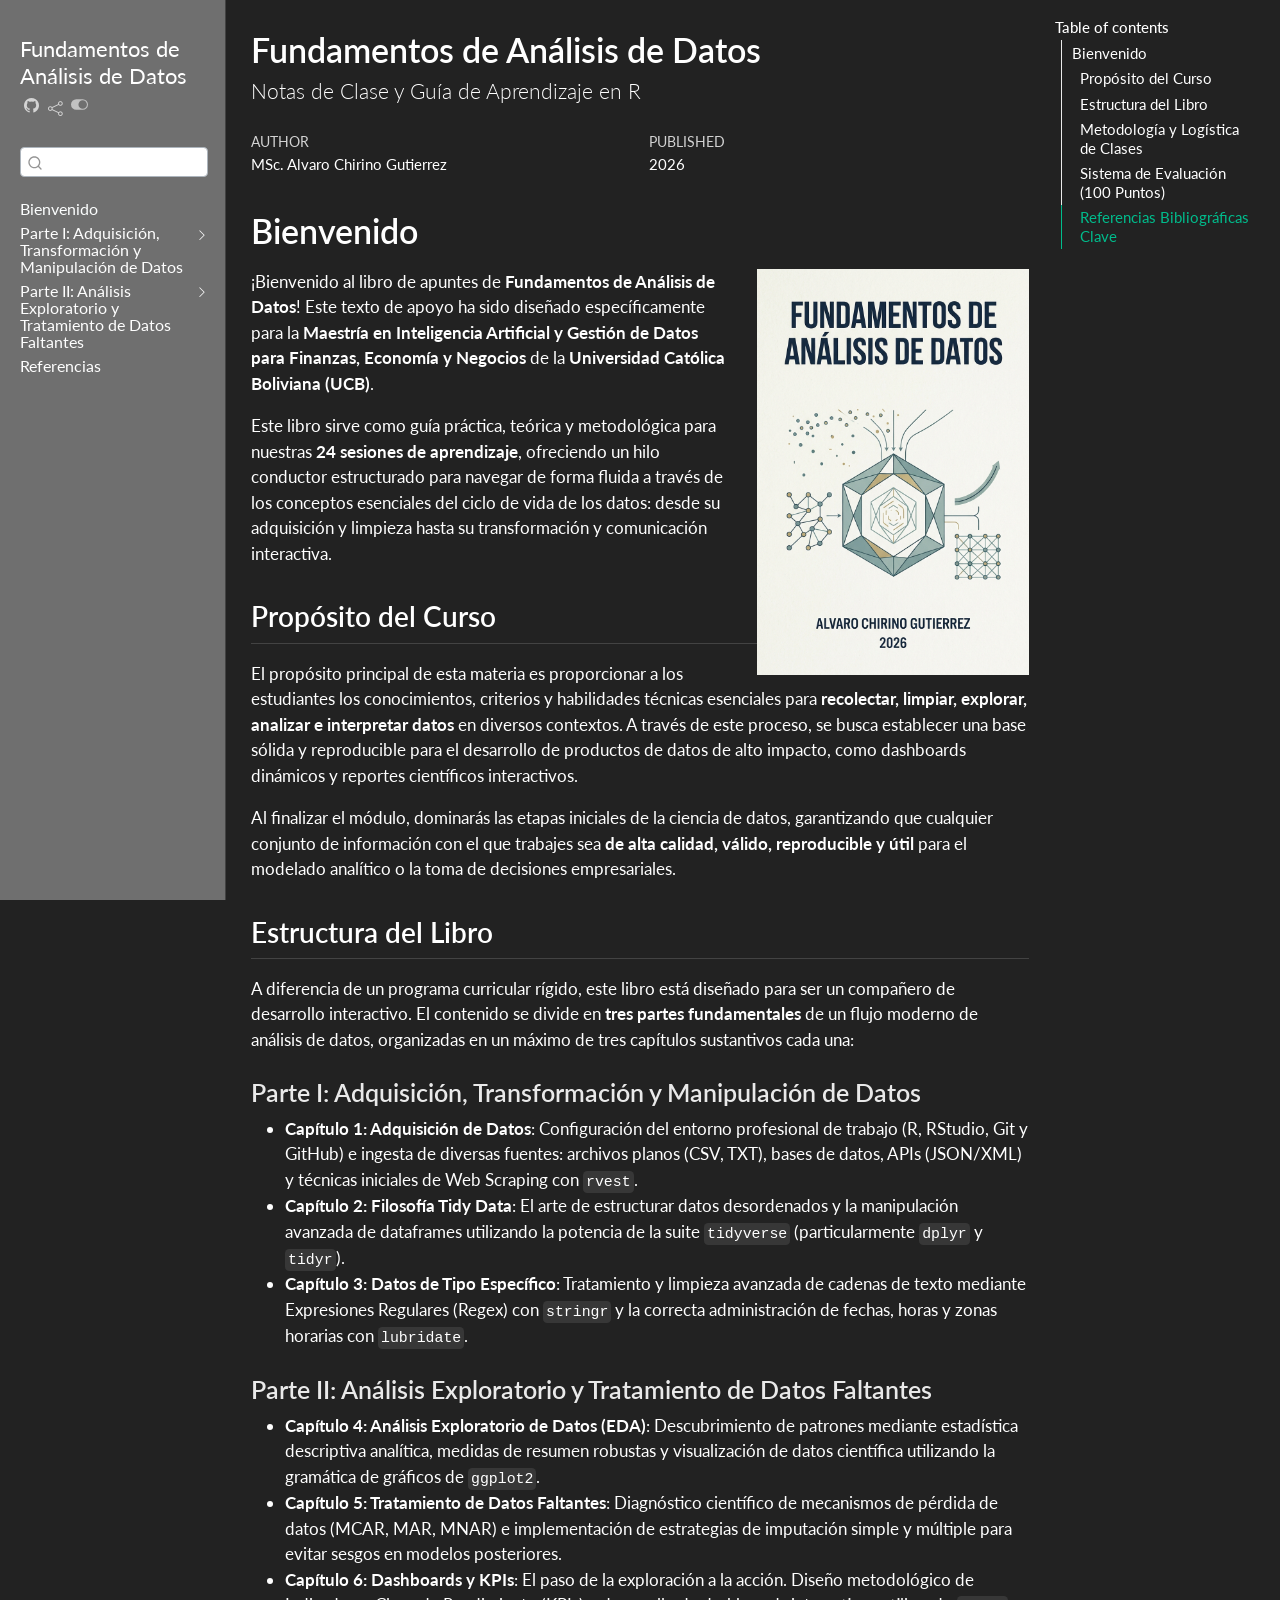
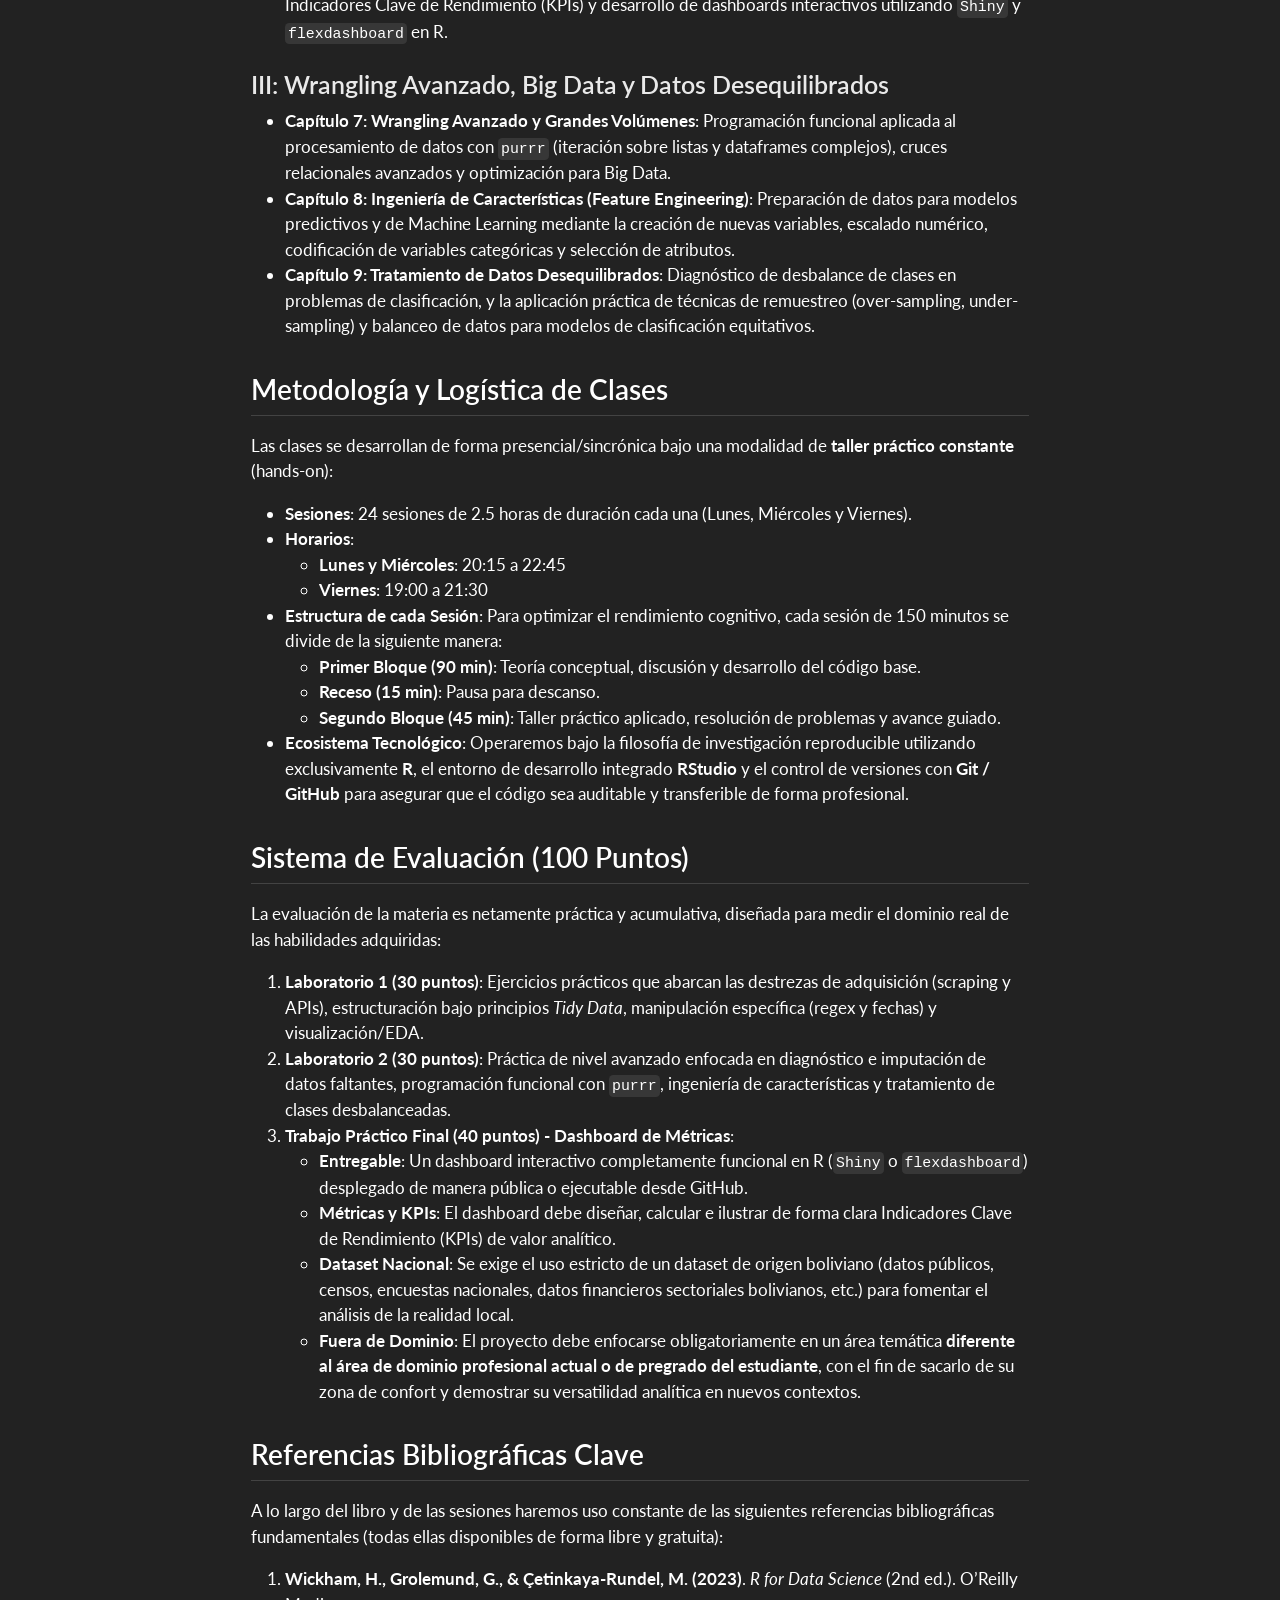
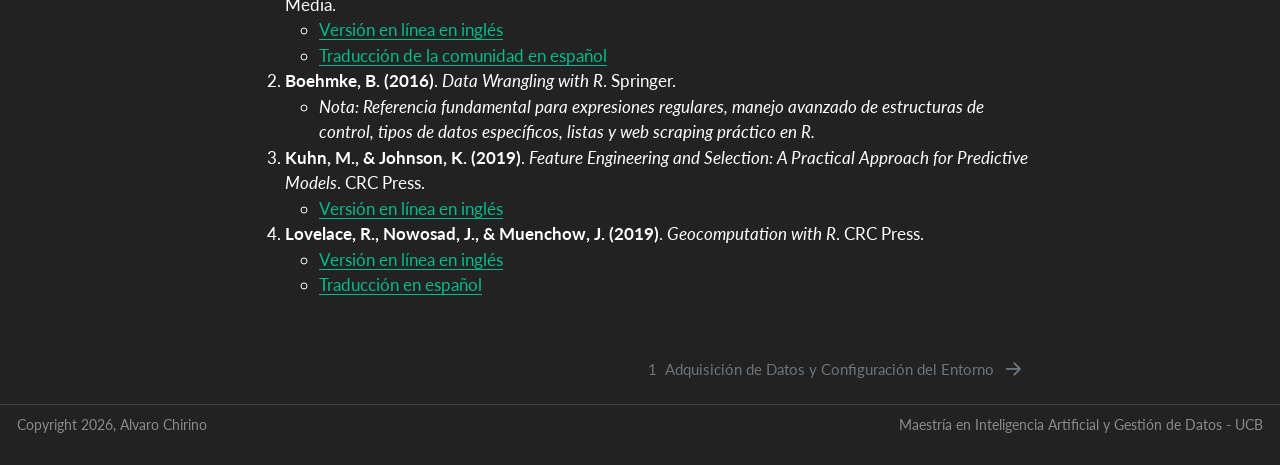
==== _book/index.html @ 7e87c7df "update" ====
<!DOCTYPE html>
<html xmlns="http://www.w3.org/1999/xhtml" lang="en" xml:lang="en"><head>

<meta charset="utf-8">
<meta name="generator" content="quarto-1.9.38">

<meta name="viewport" content="width=device-width, initial-scale=1.0, user-scalable=yes">

<meta name="author" content="MSc. Alvaro Chirino Gutierrez">
<meta name="dcterms.date" content="2026-01-01">

<title>Fundamentos de Análisis de Datos</title>
<style>
/* Default styles provided by pandoc.
** See https://pandoc.org/MANUAL.html#variables-for-html for config info.
*/
code{white-space: pre-wrap;}
span.smallcaps{font-variant: small-caps;}
div.columns{display: flex; gap: min(4vw, 1.5em);}
div.column{flex: auto; overflow-x: auto;}
div.hanging-indent{margin-left: 1.5em; text-indent: -1.5em;}
ul.task-list{list-style: none;}
ul.task-list li input[type="checkbox"] {
  width: 0.8em;
  margin: 0 0.8em 0.2em -1em; /* quarto-specific, see https://github.com/quarto-dev/quarto-cli/issues/4556 */ 
  vertical-align: middle;
}
</style>


<script src="site_libs/quarto-nav/quarto-nav.js"></script>
<script src="site_libs/quarto-nav/headroom.min.js"></script>
<script src="site_libs/clipboard/clipboard.min.js"></script>
<script src="site_libs/quarto-search/autocomplete.umd.js"></script>
<script src="site_libs/quarto-search/fuse.min.js"></script>
<script src="site_libs/quarto-search/quarto-search.js"></script>
<meta name="quarto:offset" content="./">
<link href="./cap1-adquisicion.html" rel="next">
<script src="site_libs/quarto-html/quarto.js" type="module"></script>
<script src="site_libs/quarto-html/tabsets/tabsets.js" type="module"></script>
<script src="site_libs/quarto-html/popper.min.js"></script>
<script src="site_libs/quarto-html/tippy.umd.min.js"></script>
<script src="site_libs/quarto-html/anchor.min.js"></script>
<link href="site_libs/quarto-html/tippy.css" rel="stylesheet">
<link href="site_libs/quarto-html/quarto-syntax-highlighting-15634bcf2e68342d4ad2dfa704d543f6.css" rel="stylesheet" class="quarto-color-scheme" id="quarto-text-highlighting-styles">
<link href="site_libs/quarto-html/quarto-syntax-highlighting-dark-0a6b7249c26820e032cb0bd839ff02b1.css" rel="stylesheet" class="quarto-color-scheme quarto-color-alternate" id="quarto-text-highlighting-styles">
<script src="site_libs/bootstrap/bootstrap.min.js"></script>
<link href="site_libs/bootstrap/bootstrap-icons.css" rel="stylesheet">
<link href="site_libs/bootstrap/bootstrap-b2cbf88ee9ee288985b87b7430834320.min.css" rel="stylesheet" append-hash="true" class="quarto-color-scheme" id="quarto-bootstrap" data-mode="light">
<link href="site_libs/bootstrap/bootstrap-dark-528989212f0d08e68774375b94c3ff31.min.css" rel="stylesheet" append-hash="true" class="quarto-color-scheme quarto-color-alternate" id="quarto-bootstrap" data-mode="dark">
<script id="quarto-search-options" type="application/json">{
  "location": "sidebar",
  "copy-button": false,
  "collapse-after": 3,
  "panel-placement": "start",
  "type": "textbox",
  "limit": 50,
  "keyboard-shortcut": [
    "f",
    "/",
    "s"
  ],
  "show-item-context": false,
  "language": {
    "search-no-results-text": "No results",
    "search-matching-documents-text": "matching documents",
    "search-copy-link-title": "Copy link to search",
    "search-hide-matches-text": "Hide additional matches",
    "search-more-match-text": "more match in this document",
    "search-more-matches-text": "more matches in this document",
    "search-clear-button-title": "Clear",
    "search-text-placeholder": "",
    "search-detached-cancel-button-title": "Cancel",
    "search-submit-button-title": "Submit",
    "search-label": "Search"
  }
}</script>


<meta name="twitter:title" content="Fundamentos de Análisis de Datos">
<meta name="twitter:description" content="Notas de Clase y Guía de Aprendizaje en R">
<meta name="twitter:image" content="https://alvarolimber.github.io/master_fad/_book/cover.jpg">
<meta name="twitter:card" content="summary_large_image">
</head>

<body class="nav-sidebar docked quarto-dark"><script id="quarto-html-before-body" type="application/javascript">
    const toggleBodyColorMode = (bsSheetEl) => {
      const mode = bsSheetEl.getAttribute("data-mode");
      const bodyEl = window.document.querySelector("body");
      if (mode === "dark") {
        bodyEl.classList.add("quarto-dark");
        bodyEl.classList.remove("quarto-light");
      } else {
        bodyEl.classList.add("quarto-light");
        bodyEl.classList.remove("quarto-dark");
      }
    }
    const toggleBodyColorPrimary = () => {
      const bsSheetEl = window.document.querySelector("link#quarto-bootstrap:not([rel=disabled-stylesheet])");
      if (bsSheetEl) {
        toggleBodyColorMode(bsSheetEl);
      }
    }
    const setColorSchemeToggle = (alternate) => {
      const toggles = window.document.querySelectorAll('.quarto-color-scheme-toggle');
      for (let i=0; i < toggles.length; i++) {
        const toggle = toggles[i];
        if (toggle) {
          if (alternate) {
            toggle.classList.add("alternate");
          } else {
            toggle.classList.remove("alternate");
          }
        }
      }
    };
    const toggleColorMode = (alternate) => {
      // Switch the stylesheets
      const primaryStylesheets = window.document.querySelectorAll('link.quarto-color-scheme:not(.quarto-color-alternate)');
      const alternateStylesheets = window.document.querySelectorAll('link.quarto-color-scheme.quarto-color-alternate');
      manageTransitions('#quarto-margin-sidebar .nav-link', false);
      if (alternate) {
        // note: dark is layered on light, we don't disable primary!
        enableStylesheet(alternateStylesheets);
        for (const sheetNode of alternateStylesheets) {
          if (sheetNode.id === "quarto-bootstrap") {
            toggleBodyColorMode(sheetNode);
          }
        }
      } else {
        disableStylesheet(alternateStylesheets);
        enableStylesheet(primaryStylesheets)
        toggleBodyColorPrimary();
      }
      manageTransitions('#quarto-margin-sidebar .nav-link', true);
      // Switch the toggles
      setColorSchemeToggle(alternate)
      // Hack to workaround the fact that safari doesn't
      // properly recolor the scrollbar when toggling (#1455)
      if (navigator.userAgent.indexOf('Safari') > 0 && navigator.userAgent.indexOf('Chrome') == -1) {
        manageTransitions("body", false);
        window.scrollTo(0, 1);
        setTimeout(() => {
          window.scrollTo(0, 0);
          manageTransitions("body", true);
        }, 40);
      }
    }
    const disableStylesheet = (stylesheets) => {
      for (let i=0; i < stylesheets.length; i++) {
        const stylesheet = stylesheets[i];
        stylesheet.rel = 'disabled-stylesheet';
      }
    }
    const enableStylesheet = (stylesheets) => {
      for (let i=0; i < stylesheets.length; i++) {
        const stylesheet = stylesheets[i];
        if(stylesheet.rel !== 'stylesheet') { // for Chrome, which will still FOUC without this check
          stylesheet.rel = 'stylesheet';
        }
      }
    }
    const manageTransitions = (selector, allowTransitions) => {
      const els = window.document.querySelectorAll(selector);
      for (let i=0; i < els.length; i++) {
        const el = els[i];
        if (allowTransitions) {
          el.classList.remove('notransition');
        } else {
          el.classList.add('notransition');
        }
      }
    }
    const isFileUrl = () => {
      return window.location.protocol === 'file:';
    }
    const hasAlternateSentinel = () => {
      let styleSentinel = getColorSchemeSentinel();
      if (styleSentinel !== null) {
        return styleSentinel === "alternate";
      } else {
        return false;
      }
    }
    const setStyleSentinel = (alternate) => {
      const value = alternate ? "alternate" : "default";
      if (!isFileUrl()) {
        window.localStorage.setItem("quarto-color-scheme", value);
      } else {
        localAlternateSentinel = value;
      }
    }
    const getColorSchemeSentinel = () => {
      if (!isFileUrl()) {
        const storageValue = window.localStorage.getItem("quarto-color-scheme");
        return storageValue != null ? storageValue : localAlternateSentinel;
      } else {
        return localAlternateSentinel;
      }
    }
    const toggleGiscusIfUsed = (isAlternate, darkModeDefault) => {
      const baseTheme = document.querySelector('#giscus-base-theme')?.value ?? 'light';
      const alternateTheme = document.querySelector('#giscus-alt-theme')?.value ?? 'dark';
      let newTheme = '';
      if(authorPrefersDark) {
        newTheme = isAlternate ? baseTheme : alternateTheme;
      } else {
        newTheme = isAlternate ? alternateTheme : baseTheme;
      }
      const changeGiscusTheme = () => {
        // From: https://github.com/giscus/giscus/issues/336
        const sendMessage = (message) => {
          const iframe = document.querySelector('iframe.giscus-frame');
          if (!iframe) return;
          iframe.contentWindow.postMessage({ giscus: message }, 'https://giscus.app');
        }
        sendMessage({
          setConfig: {
            theme: newTheme
          }
        });
      }
      const isGiscussLoaded = window.document.querySelector('iframe.giscus-frame') !== null;
      if (isGiscussLoaded) {
        changeGiscusTheme();
      }
    };
    const authorPrefersDark = true;
    const darkModeDefault = authorPrefersDark;
    let localAlternateSentinel = darkModeDefault ? 'alternate' : 'default';
    // Dark / light mode switch
    window.quartoToggleColorScheme = () => {
      // Read the current dark / light value
      let toAlternate = !hasAlternateSentinel();
      toggleColorMode(toAlternate);
      setStyleSentinel(toAlternate);
      toggleGiscusIfUsed(toAlternate, darkModeDefault);
      window.dispatchEvent(new Event('resize'));
    };
    // Switch to dark mode if need be
    if (hasAlternateSentinel()) {
      toggleColorMode(true);
    } else {
      toggleColorMode(false);
    }
  </script>

<div id="quarto-search-results"></div>
  <header id="quarto-header" class="headroom fixed-top">
  <nav class="quarto-secondary-nav">
    <div class="container-fluid d-flex">
      <button type="button" class="quarto-btn-toggle btn" data-bs-toggle="collapse" role="button" data-bs-target=".quarto-sidebar-collapse-item" aria-controls="quarto-sidebar" aria-expanded="false" aria-label="Toggle sidebar navigation" onclick="if (window.quartoToggleHeadroom) { window.quartoToggleHeadroom(); }">
        <i class="bi bi-layout-text-sidebar-reverse"></i>
      </button>
        <nav class="quarto-page-breadcrumbs" aria-label="breadcrumb"><ol class="breadcrumb"><li class="breadcrumb-item"><a href="./index.html">Bienvenido</a></li></ol></nav>
        <a class="flex-grow-1" role="navigation" data-bs-toggle="collapse" data-bs-target=".quarto-sidebar-collapse-item" aria-controls="quarto-sidebar" aria-expanded="false" aria-label="Toggle sidebar navigation" onclick="if (window.quartoToggleHeadroom) { window.quartoToggleHeadroom(); }">      
        </a>
      <button type="button" class="btn quarto-search-button" aria-label="Search" onclick="window.quartoOpenSearch();">
        <i class="bi bi-search"></i>
      </button>
    </div>
  </nav>
</header>
<!-- content -->
<div id="quarto-content" class="quarto-container page-columns page-rows-contents page-layout-article">
<!-- sidebar -->
  <nav id="quarto-sidebar" class="sidebar collapse collapse-horizontal quarto-sidebar-collapse-item sidebar-navigation docked overflow-auto">
    <div class="pt-lg-2 mt-2 text-left sidebar-header">
    <div class="sidebar-title mb-0 py-0">
      <a href="./">Fundamentos de Análisis de Datos</a> 
        <div class="sidebar-tools-main tools-wide">
    <a href="https://github.com/master_fad/" title="Source Code" class="quarto-navigation-tool px-1" aria-label="Source Code"><i class="bi bi-github"></i></a>
    <div class="dropdown">
      <a href="" title="Share" id="quarto-navigation-tool-dropdown-0" class="quarto-navigation-tool dropdown-toggle px-1" data-bs-toggle="dropdown" aria-expanded="false" role="link" aria-label="Share"><i class="bi bi-share"></i></a>
      <ul class="dropdown-menu" aria-labelledby="quarto-navigation-tool-dropdown-0">
          <li>
            <a class="dropdown-item sidebar-tools-main-item" href="https://twitter.com/intent/tweet?url=|url|">
              <i class="bi bi-twitter pe-1"></i>
            Twitter
            </a>
          </li>
          <li>
            <a class="dropdown-item sidebar-tools-main-item" href="https://www.facebook.com/sharer/sharer.php?u=|url|">
              <i class="bi bi-facebook pe-1"></i>
            Facebook
            </a>
          </li>
      </ul>
    </div>
  <a href="" class="quarto-color-scheme-toggle quarto-navigation-tool  px-1" onclick="window.quartoToggleColorScheme(); return false;" title="Toggle dark mode"><i class="bi"></i></a>
</div>
    </div>
      </div>
        <div class="mt-2 flex-shrink-0 align-items-center">
        <div class="sidebar-search">
        <div id="quarto-search" class="" title="Search"></div>
        </div>
        </div>
    <div class="sidebar-menu-container"> 
    <ul class="list-unstyled mt-1">
        <li class="sidebar-item">
  <div class="sidebar-item-container"> 
  <a href="./index.html" class="sidebar-item-text sidebar-link active">
 <span class="menu-text">Bienvenido</span></a>
  </div>
</li>
        <li class="sidebar-item sidebar-item-section">
      <div class="sidebar-item-container"> 
            <a class="sidebar-item-text sidebar-link text-start collapsed" data-bs-toggle="collapse" data-bs-target="#quarto-sidebar-section-1" role="navigation" aria-expanded="false">
 <span class="menu-text">Parte I: Adquisición, Transformación y Manipulación de Datos</span></a>
          <a class="sidebar-item-toggle text-start collapsed" data-bs-toggle="collapse" data-bs-target="#quarto-sidebar-section-1" role="navigation" aria-expanded="false" aria-label="Toggle section">
            <i class="bi bi-chevron-right ms-2"></i>
          </a> 
      </div>
      <ul id="quarto-sidebar-section-1" class="collapse list-unstyled sidebar-section depth1 ">  
          <li class="sidebar-item">
  <div class="sidebar-item-container"> 
  <a href="./cap1-adquisicion.html" class="sidebar-item-text sidebar-link">
 <span class="menu-text"><span class="chapter-number">1</span>&nbsp; <span class="chapter-title">Adquisición de Datos y Configuración del Entorno</span></span></a>
  </div>
</li>
          <li class="sidebar-item">
  <div class="sidebar-item-container"> 
  <a href="./cap2-tidy-data.html" class="sidebar-item-text sidebar-link">
 <span class="menu-text"><span class="chapter-number">2</span>&nbsp; <span class="chapter-title">Filosofía Tidy Data, Calidad de Datos y Manipulación Tabular</span></span></a>
  </div>
</li>
          <li class="sidebar-item">
  <div class="sidebar-item-container"> 
  <a href="./cap3-datos-especificos.html" class="sidebar-item-text sidebar-link">
 <span class="menu-text"><span class="chapter-number">3</span>&nbsp; <span class="chapter-title">Datos de Tipo Específico: Cadenas de Texto y Fechas</span></span></a>
  </div>
</li>
      </ul>
  </li>
        <li class="sidebar-item sidebar-item-section">
      <div class="sidebar-item-container"> 
            <a class="sidebar-item-text sidebar-link text-start collapsed" data-bs-toggle="collapse" data-bs-target="#quarto-sidebar-section-2" role="navigation" aria-expanded="false">
 <span class="menu-text">Parte II: Análisis Exploratorio y Tratamiento de Datos Faltantes</span></a>
          <a class="sidebar-item-toggle text-start collapsed" data-bs-toggle="collapse" data-bs-target="#quarto-sidebar-section-2" role="navigation" aria-expanded="false" aria-label="Toggle section">
            <i class="bi bi-chevron-right ms-2"></i>
          </a> 
      </div>
      <ul id="quarto-sidebar-section-2" class="collapse list-unstyled sidebar-section depth1 ">  
          <li class="sidebar-item">
  <div class="sidebar-item-container"> 
  <a href="./cap4-eda-visualizacion.html" class="sidebar-item-text sidebar-link">
 <span class="menu-text">Análisis Exploratorio de Datos: Medidas Estadísticas y Visualización</span></a>
  </div>
</li>
      </ul>
  </li>
        <li class="sidebar-item">
  <div class="sidebar-item-container"> 
  <a href="./references.html" class="sidebar-item-text sidebar-link">
 <span class="menu-text">Referencias</span></a>
  </div>
</li>
    </ul>
    </div>
</nav>
<div id="quarto-sidebar-glass" class="quarto-sidebar-collapse-item" data-bs-toggle="collapse" data-bs-target=".quarto-sidebar-collapse-item"></div>
<!-- margin-sidebar -->
    <div id="quarto-margin-sidebar" class="sidebar margin-sidebar">
        <nav id="TOC" role="doc-toc" class="toc-active">
    <h2 id="toc-title">Table of contents</h2>
   
  <ul>
  <li><a href="#bienvenido" id="toc-bienvenido" class="nav-link active" data-scroll-target="#bienvenido">Bienvenido</a>
  <ul class="collapse">
  <li><a href="#propósito-del-curso" id="toc-propósito-del-curso" class="nav-link" data-scroll-target="#propósito-del-curso">Propósito del Curso</a></li>
  <li><a href="#estructura-del-libro" id="toc-estructura-del-libro" class="nav-link" data-scroll-target="#estructura-del-libro">Estructura del Libro</a>
  <ul class="collapse">
  <li><a href="#parte-i-adquisición-transformación-y-manipulación-de-datos" id="toc-parte-i-adquisición-transformación-y-manipulación-de-datos" class="nav-link" data-scroll-target="#parte-i-adquisición-transformación-y-manipulación-de-datos">Parte I: Adquisición, Transformación y Manipulación de Datos</a></li>
  <li><a href="#parte-ii-análisis-exploratorio-y-tratamiento-de-datos-faltantes" id="toc-parte-ii-análisis-exploratorio-y-tratamiento-de-datos-faltantes" class="nav-link" data-scroll-target="#parte-ii-análisis-exploratorio-y-tratamiento-de-datos-faltantes">Parte II: Análisis Exploratorio y Tratamiento de Datos Faltantes</a></li>
  <li><a href="#iii-wrangling-avanzado-big-data-y-datos-desequilibrados" id="toc-iii-wrangling-avanzado-big-data-y-datos-desequilibrados" class="nav-link" data-scroll-target="#iii-wrangling-avanzado-big-data-y-datos-desequilibrados">III: Wrangling Avanzado, Big Data y Datos Desequilibrados</a></li>
  </ul></li>
  <li><a href="#metodología-y-logística-de-clases" id="toc-metodología-y-logística-de-clases" class="nav-link" data-scroll-target="#metodología-y-logística-de-clases">Metodología y Logística de Clases</a></li>
  <li><a href="#sistema-de-evaluación-100-puntos" id="toc-sistema-de-evaluación-100-puntos" class="nav-link" data-scroll-target="#sistema-de-evaluación-100-puntos">Sistema de Evaluación (100 Puntos)</a></li>
  <li><a href="#referencias-bibliográficas-clave" id="toc-referencias-bibliográficas-clave" class="nav-link" data-scroll-target="#referencias-bibliográficas-clave">Referencias Bibliográficas Clave</a></li>
  </ul></li>
  </ul>
</nav>
    </div>
<!-- main -->
<main class="content" id="quarto-document-content">


<header id="title-block-header" class="quarto-title-block default">
<div class="quarto-title">
<h1 class="title">Fundamentos de Análisis de Datos</h1>
<p class="subtitle lead">Notas de Clase y Guía de Aprendizaje en R</p>
</div>



<div class="quarto-title-meta">

    <div>
    <div class="quarto-title-meta-heading">Author</div>
    <div class="quarto-title-meta-contents">
             <p>MSc. Alvaro Chirino Gutierrez </p>
          </div>
  </div>
    
    <div>
    <div class="quarto-title-meta-heading">Published</div>
    <div class="quarto-title-meta-contents">
      <p class="date">2026</p>
    </div>
  </div>
  
    
  </div>
  


</header>



<section id="bienvenido" class="level1 unnumbered">
<h1 class="unnumbered">Bienvenido</h1><p><img src="cover.jpg" title="Fundamentos de Análisis de Datos" class="quarto-cover-image nolightbox img-fluid"></p>
<p>¡Bienvenido al libro de apuntes de <strong>Fundamentos de Análisis de Datos</strong>! Este texto de apoyo ha sido diseñado específicamente para la <strong>Maestría en Inteligencia Artificial y Gestión de Datos para Finanzas, Economía y Negocios</strong> de la <strong>Universidad Católica Boliviana (UCB)</strong>.</p>
<p>Este libro sirve como guía práctica, teórica y metodológica para nuestras <strong>24 sesiones de aprendizaje</strong>, ofreciendo un hilo conductor estructurado para navegar de forma fluida a través de los conceptos esenciales del ciclo de vida de los datos: desde su adquisición y limpieza hasta su transformación y comunicación interactiva.</p>
<section id="propósito-del-curso" class="level2">
<h2 class="anchored" data-anchor-id="propósito-del-curso">Propósito del Curso</h2>
<p>El propósito principal de esta materia es proporcionar a los estudiantes los conocimientos, criterios y habilidades técnicas esenciales para <strong>recolectar, limpiar, explorar, analizar e interpretar datos</strong> en diversos contextos. A través de este proceso, se busca establecer una base sólida y reproducible para el desarrollo de productos de datos de alto impacto, como dashboards dinámicos y reportes científicos interactivos.</p>
<p>Al finalizar el módulo, dominarás las etapas iniciales de la ciencia de datos, garantizando que cualquier conjunto de información con el que trabajes sea <strong>de alta calidad, válido, reproducible y útil</strong> para el modelado analítico o la toma de decisiones empresariales.</p>
</section>
<section id="estructura-del-libro" class="level2">
<h2 class="anchored" data-anchor-id="estructura-del-libro">Estructura del Libro</h2>
<p>A diferencia de un programa curricular rígido, este libro está diseñado para ser un compañero de desarrollo interactivo. El contenido se divide en <strong>tres partes fundamentales</strong> de un flujo moderno de análisis de datos, organizadas en un máximo de tres capítulos sustantivos cada una:</p>
<section id="parte-i-adquisición-transformación-y-manipulación-de-datos" class="level3">
<h3 class="anchored" data-anchor-id="parte-i-adquisición-transformación-y-manipulación-de-datos">Parte I: Adquisición, Transformación y Manipulación de Datos</h3>
<ul>
<li><strong>Capítulo 1: Adquisición de Datos</strong>: Configuración del entorno profesional de trabajo (R, RStudio, Git y GitHub) e ingesta de diversas fuentes: archivos planos (CSV, TXT), bases de datos, APIs (JSON/XML) y técnicas iniciales de Web Scraping con <code>rvest</code>.</li>
<li><strong>Capítulo 2: Filosofía Tidy Data</strong>: El arte de estructurar datos desordenados y la manipulación avanzada de dataframes utilizando la potencia de la suite <code>tidyverse</code> (particularmente <code>dplyr</code> y <code>tidyr</code>).</li>
<li><strong>Capítulo 3: Datos de Tipo Específico</strong>: Tratamiento y limpieza avanzada de cadenas de texto mediante Expresiones Regulares (Regex) con <code>stringr</code> y la correcta administración de fechas, horas y zonas horarias con <code>lubridate</code>.</li>
</ul>
</section>
<section id="parte-ii-análisis-exploratorio-y-tratamiento-de-datos-faltantes" class="level3">
<h3 class="anchored" data-anchor-id="parte-ii-análisis-exploratorio-y-tratamiento-de-datos-faltantes">Parte II: Análisis Exploratorio y Tratamiento de Datos Faltantes</h3>
<ul>
<li><strong>Capítulo 4: Análisis Exploratorio de Datos (EDA)</strong>: Descubrimiento de patrones mediante estadística descriptiva analítica, medidas de resumen robustas y visualización de datos científica utilizando la gramática de gráficos de <code>ggplot2</code>.</li>
<li><strong>Capítulo 5: Tratamiento de Datos Faltantes</strong>: Diagnóstico científico de mecanismos de pérdida de datos (MCAR, MAR, MNAR) e implementación de estrategias de imputación simple y múltiple para evitar sesgos en modelos posteriores.</li>
<li><strong>Capítulo 6: Dashboards y KPIs</strong>: El paso de la exploración a la acción. Diseño metodológico de Indicadores Clave de Rendimiento (KPIs) y desarrollo de dashboards interactivos utilizando <code>Shiny</code> y <code>flexdashboard</code> en R.</li>
</ul>
</section>
<section id="iii-wrangling-avanzado-big-data-y-datos-desequilibrados" class="level3">
<h3 class="anchored" data-anchor-id="iii-wrangling-avanzado-big-data-y-datos-desequilibrados">III: Wrangling Avanzado, Big Data y Datos Desequilibrados</h3>
<ul>
<li><strong>Capítulo 7: Wrangling Avanzado y Grandes Volúmenes</strong>: Programación funcional aplicada al procesamiento de datos con <code>purrr</code> (iteración sobre listas y dataframes complejos), cruces relacionales avanzados y optimización para Big Data.</li>
<li><strong>Capítulo 8: Ingeniería de Características (Feature Engineering)</strong>: Preparación de datos para modelos predictivos y de Machine Learning mediante la creación de nuevas variables, escalado numérico, codificación de variables categóricas y selección de atributos.</li>
<li><strong>Capítulo 9: Tratamiento de Datos Desequilibrados</strong>: Diagnóstico de desbalance de clases en problemas de clasificación, y la aplicación práctica de técnicas de remuestreo (over-sampling, under-sampling) y balanceo de datos para modelos de clasificación equitativos.</li>
</ul>
</section>
</section>
<section id="metodología-y-logística-de-clases" class="level2">
<h2 class="anchored" data-anchor-id="metodología-y-logística-de-clases">Metodología y Logística de Clases</h2>
<p>Las clases se desarrollan de forma presencial/sincrónica bajo una modalidad de <strong>taller práctico constante</strong> (hands-on):</p>
<ul>
<li><strong>Sesiones</strong>: 24 sesiones de 2.5 horas de duración cada una (Lunes, Miércoles y Viernes).</li>
<li><strong>Horarios</strong>:
<ul>
<li><strong>Lunes y Miércoles</strong>: 20:15 a 22:45</li>
<li><strong>Viernes</strong>: 19:00 a 21:30</li>
</ul></li>
<li><strong>Estructura de cada Sesión</strong>: Para optimizar el rendimiento cognitivo, cada sesión de 150 minutos se divide de la siguiente manera:
<ul>
<li><strong>Primer Bloque (90 min)</strong>: Teoría conceptual, discusión y desarrollo del código base.</li>
<li><strong>Receso (15 min)</strong>: Pausa para descanso.</li>
<li><strong>Segundo Bloque (45 min)</strong>: Taller práctico aplicado, resolución de problemas y avance guiado.</li>
</ul></li>
<li><strong>Ecosistema Tecnológico</strong>: Operaremos bajo la filosofía de investigación reproducible utilizando exclusivamente <strong>R</strong>, el entorno de desarrollo integrado <strong>RStudio</strong> y el control de versiones con <strong>Git / GitHub</strong> para asegurar que el código sea auditable y transferible de forma profesional.</li>
</ul>
</section>
<section id="sistema-de-evaluación-100-puntos" class="level2">
<h2 class="anchored" data-anchor-id="sistema-de-evaluación-100-puntos">Sistema de Evaluación (100 Puntos)</h2>
<p>La evaluación de la materia es netamente práctica y acumulativa, diseñada para medir el dominio real de las habilidades adquiridas:</p>
<ol type="1">
<li><strong>Laboratorio 1 (30 puntos)</strong>: Ejercicios prácticos que abarcan las destrezas de adquisición (scraping y APIs), estructuración bajo principios <em>Tidy Data</em>, manipulación específica (regex y fechas) y visualización/EDA.</li>
<li><strong>Laboratorio 2 (30 puntos)</strong>: Práctica de nivel avanzado enfocada en diagnóstico e imputación de datos faltantes, programación funcional con <code>purrr</code>, ingeniería de características y tratamiento de clases desbalanceadas.</li>
<li><strong>Trabajo Práctico Final (40 puntos) - Dashboard de Métricas</strong>:
<ul>
<li><strong>Entregable</strong>: Un dashboard interactivo completamente funcional en R (<code>Shiny</code> o <code>flexdashboard</code>) desplegado de manera pública o ejecutable desde GitHub.</li>
<li><strong>Métricas y KPIs</strong>: El dashboard debe diseñar, calcular e ilustrar de forma clara Indicadores Clave de Rendimiento (KPIs) de valor analítico.</li>
<li><strong>Dataset Nacional</strong>: Se exige el uso estricto de un dataset de origen boliviano (datos públicos, censos, encuestas nacionales, datos financieros sectoriales bolivianos, etc.) para fomentar el análisis de la realidad local.</li>
<li><strong>Fuera de Dominio</strong>: El proyecto debe enfocarse obligatoriamente en un área temática <strong>diferente al área de dominio profesional actual o de pregrado del estudiante</strong>, con el fin de sacarlo de su zona de confort y demostrar su versatilidad analítica en nuevos contextos.</li>
</ul></li>
</ol>
</section>
<section id="referencias-bibliográficas-clave" class="level2">
<h2 class="anchored" data-anchor-id="referencias-bibliográficas-clave">Referencias Bibliográficas Clave</h2>
<p>A lo largo del libro y de las sesiones haremos uso constante de las siguientes referencias bibliográficas fundamentales (todas ellas disponibles de forma libre y gratuita):</p>
<ol type="1">
<li><strong>Wickham, H., Grolemund, G., &amp; Çetinkaya-Rundel, M. (2023)</strong>. <em>R for Data Science</em> (2nd ed.). O’Reilly Media.
<ul>
<li><a href="https://r4ds.hadley.nz/">Versión en línea en inglés</a></li>
<li><a href="https://davidrsch.github.io/r4ds-es/">Traducción de la comunidad en español</a></li>
</ul></li>
<li><strong>Boehmke, B. (2016)</strong>. <em>Data Wrangling with R</em>. Springer.
<ul>
<li><em>Nota: Referencia fundamental para expresiones regulares, manejo avanzado de estructuras de control, tipos de datos específicos, listas y web scraping práctico en R.</em></li>
</ul></li>
<li><strong>Kuhn, M., &amp; Johnson, K. (2019)</strong>. <em>Feature Engineering and Selection: A Practical Approach for Predictive Models</em>. CRC Press.
<ul>
<li><a href="https://bookdown.org/max/FES/">Versión en línea en inglés</a></li>
</ul></li>
<li><strong>Lovelace, R., Nowosad, J., &amp; Muenchow, J. (2019)</strong>. <em>Geocomputation with R</em>. CRC Press.
<ul>
<li><a href="https://geocompr.robinlovelace.net/">Versión en línea en inglés</a></li>
<li><a href="https://r.geocompx.org/es/">Traducción en español</a></li>
</ul></li>
</ol>


</section>
</section>

</main> <!-- /main -->
<script id="quarto-html-after-body" type="application/javascript">
  window.document.addEventListener("DOMContentLoaded", function (event) {
    // Ensure there is a toggle, if there isn't float one in the top right
    if (window.document.querySelector('.quarto-color-scheme-toggle') === null) {
      const a = window.document.createElement('a');
      a.classList.add('top-right');
      a.classList.add('quarto-color-scheme-toggle');
      a.href = "";
      a.onclick = function() { try { window.quartoToggleColorScheme(); } catch {} return false; };
      const i = window.document.createElement("i");
      i.classList.add('bi');
      a.appendChild(i);
      window.document.body.appendChild(a);
    }
    setColorSchemeToggle(hasAlternateSentinel())
    const icon = "";
    const anchorJS = new window.AnchorJS();
    anchorJS.options = {
      placement: 'right',
      icon: icon
    };
    anchorJS.add('.anchored');
    const isCodeAnnotation = (el) => {
      for (const clz of el.classList) {
        if (clz.startsWith('code-annotation-')) {                     
          return true;
        }
      }
      return false;
    }
    const onCopySuccess = function(e) {
      // button target
      const button = e.trigger;
      // don't keep focus
      button.blur();
      // flash "checked"
      button.classList.add('code-copy-button-checked');
      var currentTitle = button.getAttribute("title");
      button.setAttribute("title", "Copied!");
      let tooltip;
      if (window.bootstrap) {
        button.setAttribute("data-bs-toggle", "tooltip");
        button.setAttribute("data-bs-placement", "left");
        button.setAttribute("data-bs-title", "Copied!");
        tooltip = new bootstrap.Tooltip(button, 
          { trigger: "manual", 
            customClass: "code-copy-button-tooltip",
            offset: [0, -8]});
        tooltip.show();    
      }
      setTimeout(function() {
        if (tooltip) {
          tooltip.hide();
          button.removeAttribute("data-bs-title");
          button.removeAttribute("data-bs-toggle");
          button.removeAttribute("data-bs-placement");
        }
        button.setAttribute("title", currentTitle);
        button.classList.remove('code-copy-button-checked');
      }, 1000);
      // clear code selection
      e.clearSelection();
    }
    const getTextToCopy = function(trigger) {
      const outerScaffold = trigger.parentElement.cloneNode(true);
      const codeEl = outerScaffold.querySelector('code');
      for (const childEl of codeEl.children) {
        if (isCodeAnnotation(childEl)) {
          childEl.remove();
        }
      }
      return codeEl.innerText;
    }
    const clipboard = new window.ClipboardJS('.code-copy-button:not([data-in-quarto-modal])', {
      text: getTextToCopy
    });
    clipboard.on('success', onCopySuccess);
    if (window.document.getElementById('quarto-embedded-source-code-modal')) {
      const clipboardModal = new window.ClipboardJS('.code-copy-button[data-in-quarto-modal]', {
        text: getTextToCopy,
        container: window.document.getElementById('quarto-embedded-source-code-modal')
      });
      clipboardModal.on('success', onCopySuccess);
    }
      var localhostRegex = new RegExp(/^(?:http|https):\/\/localhost\:?[0-9]*\//);
      var mailtoRegex = new RegExp(/^mailto:/);
        var filterRegex = new RegExp("https:\/\/alvarolimber\.github\.io\/master_fad\/_book");
      var isInternal = (href) => {
          return filterRegex.test(href) || localhostRegex.test(href) || mailtoRegex.test(href);
      }
      // Inspect non-navigation links and adorn them if external
     var links = window.document.querySelectorAll('a[href]:not(.nav-link):not(.navbar-brand):not(.toc-action):not(.sidebar-link):not(.sidebar-item-toggle):not(.pagination-link):not(.no-external):not([aria-hidden]):not(.dropdown-item):not(.quarto-navigation-tool):not(.about-link)');
      for (var i=0; i<links.length; i++) {
        const link = links[i];
        if (!isInternal(link.href)) {
          // undo the damage that might have been done by quarto-nav.js in the case of
          // links that we want to consider external
          if (link.dataset.originalHref !== undefined) {
            link.href = link.dataset.originalHref;
          }
        }
      }
    function tippyHover(el, contentFn, onTriggerFn, onUntriggerFn) {
      const config = {
        allowHTML: true,
        maxWidth: 500,
        delay: 100,
        arrow: false,
        appendTo: function(el) {
            return el.parentElement;
        },
        interactive: true,
        interactiveBorder: 10,
        theme: 'quarto',
        placement: 'bottom-start',
      };
      if (contentFn) {
        config.content = contentFn;
      }
      if (onTriggerFn) {
        config.onTrigger = onTriggerFn;
      }
      if (onUntriggerFn) {
        config.onUntrigger = onUntriggerFn;
      }
      window.tippy(el, config); 
    }
    const noterefs = window.document.querySelectorAll('a[role="doc-noteref"]');
    for (var i=0; i<noterefs.length; i++) {
      const ref = noterefs[i];
      tippyHover(ref, function() {
        // use id or data attribute instead here
        let href = ref.getAttribute('data-footnote-href') || ref.getAttribute('href');
        try { href = new URL(href).hash; } catch {}
        const id = href.replace(/^#\/?/, "");
        const note = window.document.getElementById(id);
        if (note) {
          return note.innerHTML;
        } else {
          return "";
        }
      });
    }
    const xrefs = window.document.querySelectorAll('a.quarto-xref');
    const processXRef = (id, note) => {
      // Strip column container classes
      const stripColumnClz = (el) => {
        el.classList.remove("page-full", "page-columns");
        if (el.children) {
          for (const child of el.children) {
            stripColumnClz(child);
          }
        }
      }
      stripColumnClz(note)
      if (id === null || id.startsWith('sec-')) {
        // Special case sections, only their first couple elements
        const container = document.createElement("div");
        if (note.children && note.children.length > 2) {
          container.appendChild(note.children[0].cloneNode(true));
          for (let i = 1; i < note.children.length; i++) {
            const child = note.children[i];
            if (child.tagName === "P" && child.innerText === "") {
              continue;
            } else {
              container.appendChild(child.cloneNode(true));
              break;
            }
          }
          if (window.Quarto?.typesetMath) {
            window.Quarto.typesetMath(container);
          }
          return container.innerHTML
        } else {
          if (window.Quarto?.typesetMath) {
            window.Quarto.typesetMath(note);
          }
          return note.innerHTML;
        }
      } else {
        // Remove any anchor links if they are present
        const anchorLink = note.querySelector('a.anchorjs-link');
        if (anchorLink) {
          anchorLink.remove();
        }
        if (window.Quarto?.typesetMath) {
          window.Quarto.typesetMath(note);
        }
        if (note.classList.contains("callout")) {
          return note.outerHTML;
        } else {
          return note.innerHTML;
        }
      }
    }
    for (var i=0; i<xrefs.length; i++) {
      const xref = xrefs[i];
      tippyHover(xref, undefined, function(instance) {
        instance.disable();
        let url = xref.getAttribute('href');
        let hash = undefined; 
        if (url.startsWith('#')) {
          hash = url;
        } else {
          try { hash = new URL(url).hash; } catch {}
        }
        if (hash) {
          const id = hash.replace(/^#\/?/, "");
          const note = window.document.getElementById(id);
          if (note !== null) {
            try {
              const html = processXRef(id, note.cloneNode(true));
              instance.setContent(html);
            } finally {
              instance.enable();
              instance.show();
            }
          } else {
            // See if we can fetch this
            fetch(url.split('#')[0])
            .then(res => res.text())
            .then(html => {
              const parser = new DOMParser();
              const htmlDoc = parser.parseFromString(html, "text/html");
              const note = htmlDoc.getElementById(id);
              if (note !== null) {
                const html = processXRef(id, note);
                instance.setContent(html);
              } 
            }).finally(() => {
              instance.enable();
              instance.show();
            });
          }
        } else {
          // See if we can fetch a full url (with no hash to target)
          // This is a special case and we should probably do some content thinning / targeting
          fetch(url)
          .then(res => res.text())
          .then(html => {
            const parser = new DOMParser();
            const htmlDoc = parser.parseFromString(html, "text/html");
            const note = htmlDoc.querySelector('main.content');
            if (note !== null) {
              // This should only happen for chapter cross references
              // (since there is no id in the URL)
              // remove the first header
              if (note.children.length > 0 && note.children[0].tagName === "HEADER") {
                note.children[0].remove();
              }
              const html = processXRef(null, note);
              instance.setContent(html);
            } 
          }).finally(() => {
            instance.enable();
            instance.show();
          });
        }
      }, function(instance) {
      });
    }
        let selectedAnnoteEl;
        const selectorForAnnotation = ( cell, annotation) => {
          let cellAttr = 'data-code-cell="' + cell + '"';
          let lineAttr = 'data-code-annotation="' +  annotation + '"';
          const selector = 'span[' + cellAttr + '][' + lineAttr + ']';
          return selector;
        }
        const selectCodeLines = (annoteEl) => {
          const doc = window.document;
          const targetCell = annoteEl.getAttribute("data-target-cell");
          const targetAnnotation = annoteEl.getAttribute("data-target-annotation");
          const annoteSpan = window.document.querySelector(selectorForAnnotation(targetCell, targetAnnotation));
          const lines = annoteSpan.getAttribute("data-code-lines").split(",");
          const lineIds = lines.map((line) => {
            return targetCell + "-" + line;
          })
          let top = null;
          let height = null;
          let parent = null;
          if (lineIds.length > 0) {
              //compute the position of the single el (top and bottom and make a div)
              const el = window.document.getElementById(lineIds[0]);
              top = el.offsetTop;
              height = el.offsetHeight;
              parent = el.parentElement.parentElement;
            if (lineIds.length > 1) {
              const lastEl = window.document.getElementById(lineIds[lineIds.length - 1]);
              const bottom = lastEl.offsetTop + lastEl.offsetHeight;
              height = bottom - top;
            }
            if (top !== null && height !== null && parent !== null) {
              // cook up a div (if necessary) and position it 
              let div = window.document.getElementById("code-annotation-line-highlight");
              if (div === null) {
                div = window.document.createElement("div");
                div.setAttribute("id", "code-annotation-line-highlight");
                div.style.position = 'absolute';
                parent.appendChild(div);
              }
              div.style.top = top - 2 + "px";
              div.style.height = height + 4 + "px";
              div.style.left = 0;
              let gutterDiv = window.document.getElementById("code-annotation-line-highlight-gutter");
              if (gutterDiv === null) {
                gutterDiv = window.document.createElement("div");
                gutterDiv.setAttribute("id", "code-annotation-line-highlight-gutter");
                gutterDiv.style.position = 'absolute';
                const codeCell = window.document.getElementById(targetCell);
                const gutter = codeCell.querySelector('.code-annotation-gutter');
                gutter.appendChild(gutterDiv);
              }
              gutterDiv.style.top = top - 2 + "px";
              gutterDiv.style.height = height + 4 + "px";
            }
            selectedAnnoteEl = annoteEl;
          }
        };
        const unselectCodeLines = () => {
          const elementsIds = ["code-annotation-line-highlight", "code-annotation-line-highlight-gutter"];
          elementsIds.forEach((elId) => {
            const div = window.document.getElementById(elId);
            if (div) {
              div.remove();
            }
          });
          selectedAnnoteEl = undefined;
        };
          // Handle positioning of the toggle
      window.addEventListener(
        "resize",
        throttle(() => {
          elRect = undefined;
          if (selectedAnnoteEl) {
            selectCodeLines(selectedAnnoteEl);
          }
        }, 10)
      );
      function throttle(fn, ms) {
      let throttle = false;
      let timer;
        return (...args) => {
          if(!throttle) { // first call gets through
              fn.apply(this, args);
              throttle = true;
          } else { // all the others get throttled
              if(timer) clearTimeout(timer); // cancel #2
              timer = setTimeout(() => {
                fn.apply(this, args);
                timer = throttle = false;
              }, ms);
          }
        };
      }
        // Attach click handler to the DT
        const annoteDls = window.document.querySelectorAll('dt[data-target-cell]');
        for (const annoteDlNode of annoteDls) {
          annoteDlNode.addEventListener('click', (event) => {
            const clickedEl = event.target;
            if (clickedEl !== selectedAnnoteEl) {
              unselectCodeLines();
              const activeEl = window.document.querySelector('dt[data-target-cell].code-annotation-active');
              if (activeEl) {
                activeEl.classList.remove('code-annotation-active');
              }
              selectCodeLines(clickedEl);
              clickedEl.classList.add('code-annotation-active');
            } else {
              // Unselect the line
              unselectCodeLines();
              clickedEl.classList.remove('code-annotation-active');
            }
          });
        }
    const findCites = (el) => {
      const parentEl = el.parentElement;
      if (parentEl) {
        const cites = parentEl.dataset.cites;
        if (cites) {
          return {
            el,
            cites: cites.split(' ')
          };
        } else {
          return findCites(el.parentElement)
        }
      } else {
        return undefined;
      }
    };
    var bibliorefs = window.document.querySelectorAll('a[role="doc-biblioref"]');
    for (var i=0; i<bibliorefs.length; i++) {
      const ref = bibliorefs[i];
      const citeInfo = findCites(ref);
      if (citeInfo) {
        tippyHover(citeInfo.el, function() {
          var popup = window.document.createElement('div');
          citeInfo.cites.forEach(function(cite) {
            var citeDiv = window.document.createElement('div');
            citeDiv.classList.add('hanging-indent');
            citeDiv.classList.add('csl-entry');
            var biblioDiv = window.document.getElementById('ref-' + cite);
            if (biblioDiv) {
              citeDiv.innerHTML = biblioDiv.innerHTML;
            }
            popup.appendChild(citeDiv);
          });
          return popup.innerHTML;
        });
      }
    }
  });
  </script>
<nav class="page-navigation">
  <div class="nav-page nav-page-previous">
  </div>
  <div class="nav-page nav-page-next">
      <a href="./cap1-adquisicion.html" class="pagination-link" aria-label="Adquisición de Datos y Configuración del Entorno">
        <span class="nav-page-text"><span class="chapter-number">1</span>&nbsp; <span class="chapter-title">Adquisición de Datos y Configuración del Entorno</span></span> <i class="bi bi-arrow-right-short"></i>
      </a>
  </div>
</nav>
</div> <!-- /content -->
<footer class="footer">
  <div class="nav-footer">
    <div class="nav-footer-left">
<p>Copyright 2026, Alvaro Chirino</p>
</div>   
    <div class="nav-footer-center">
      &nbsp;
    </div>
    <div class="nav-footer-right">
<p>Maestría en Inteligencia Artificial y Gestión de Datos - UCB</p>
</div>
  </div>
</footer>




</body></html>
---- _book/site_libs/quarto-html/tippy.css ----
.tippy-box[data-animation=fade][data-state=hidden]{opacity:0}[data-tippy-root]{max-width:calc(100vw - 10px)}.tippy-box{position:relative;background-color:#333;color:#fff;border-radius:4px;font-size:14px;line-height:1.4;white-space:normal;outline:0;transition-property:transform,visibility,opacity}.tippy-box[data-placement^=top]>.tippy-arrow{bottom:0}.tippy-box[data-placement^=top]>.tippy-arrow:before{bottom:-7px;left:0;border-width:8px 8px 0;border-top-color:initial;transform-origin:center top}.tippy-box[data-placement^=bottom]>.tippy-arrow{top:0}.tippy-box[data-placement^=bottom]>.tippy-arrow:before{top:-7px;left:0;border-width:0 8px 8px;border-bottom-color:initial;transform-origin:center bottom}.tippy-box[data-placement^=left]>.tippy-arrow{right:0}.tippy-box[data-placement^=left]>.tippy-arrow:before{border-width:8px 0 8px 8px;border-left-color:initial;right:-7px;transform-origin:center left}.tippy-box[data-placement^=right]>.tippy-arrow{left:0}.tippy-box[data-placement^=right]>.tippy-arrow:before{left:-7px;border-width:8px 8px 8px 0;border-right-color:initial;transform-origin:center right}.tippy-box[data-inertia][data-state=visible]{transition-timing-function:cubic-bezier(.54,1.5,.38,1.11)}.tippy-arrow{width:16px;height:16px;color:#333}.tippy-arrow:before{content:"";position:absolute;border-color:transparent;border-style:solid}.tippy-content{position:relative;padding:5px 9px;z-index:1}
---- _book/site_libs/quarto-html/quarto-syntax-highlighting-15634bcf2e68342d4ad2dfa704d543f6.css ----
/* quarto syntax highlight colors */
:root {
  --quarto-hl-ot-color: #003B4F;
  --quarto-hl-at-color: #657422;
  --quarto-hl-ss-color: #20794D;
  --quarto-hl-an-color: #5E5E5E;
  --quarto-hl-fu-color: #4758AB;
  --quarto-hl-st-color: #20794D;
  --quarto-hl-cf-color: #003B4F;
  --quarto-hl-op-color: #5E5E5E;
  --quarto-hl-er-color: #AD0000;
  --quarto-hl-bn-color: #AD0000;
  --quarto-hl-al-color: #AD0000;
  --quarto-hl-va-color: #111111;
  --quarto-hl-bu-color: inherit;
  --quarto-hl-ex-color: inherit;
  --quarto-hl-pp-color: #AD0000;
  --quarto-hl-in-color: #5E5E5E;
  --quarto-hl-vs-color: #20794D;
  --quarto-hl-wa-color: #5E5E5E;
  --quarto-hl-do-color: #5E5E5E;
  --quarto-hl-im-color: #00769E;
  --quarto-hl-ch-color: #20794D;
  --quarto-hl-dt-color: #AD0000;
  --quarto-hl-fl-color: #AD0000;
  --quarto-hl-co-color: #5E5E5E;
  --quarto-hl-cv-color: #5E5E5E;
  --quarto-hl-cn-color: #8f5902;
  --quarto-hl-sc-color: #5E5E5E;
  --quarto-hl-dv-color: #AD0000;
  --quarto-hl-kw-color: #003B4F;
}

/* other quarto variables */
:root {
  --quarto-font-monospace: SFMono-Regular, Menlo, Monaco, Consolas, "Liberation Mono", "Courier New", monospace;
}

/* syntax highlight based on Pandoc's rules */
pre > code.sourceCode > span {
  color: #003B4F;
}

code.sourceCode > span {
  color: #003B4F;
}

div.sourceCode,
div.sourceCode pre.sourceCode {
  color: #003B4F;
}

/* Normal */
code span {
  color: #003B4F;
}

/* Alert */
code span.al {
  color: #AD0000;
  font-style: inherit;
}

/* Annotation */
code span.an {
  color: #5E5E5E;
  font-style: inherit;
}

/* Attribute */
code span.at {
  color: #657422;
  font-style: inherit;
}

/* BaseN */
code span.bn {
  color: #AD0000;
  font-style: inherit;
}

/* BuiltIn */
code span.bu {
  font-style: inherit;
}

/* ControlFlow */
code span.cf {
  color: #003B4F;
  font-weight: bold;
  font-style: inherit;
}

/* Char */
code span.ch {
  color: #20794D;
  font-style: inherit;
}

/* Constant */
code span.cn {
  color: #8f5902;
  font-style: inherit;
}

/* Comment */
code span.co {
  color: #5E5E5E;
  font-style: inherit;
}

/* CommentVar */
code span.cv {
  color: #5E5E5E;
  font-style: italic;
}

/* Documentation */
code span.do {
  color: #5E5E5E;
  font-style: italic;
}

/* DataType */
code span.dt {
  color: #AD0000;
  font-style: inherit;
}

/* DecVal */
code span.dv {
  color: #AD0000;
  font-style: inherit;
}

/* Error */
code span.er {
  color: #AD0000;
  font-style: inherit;
}

/* Extension */
code span.ex {
  font-style: inherit;
}

/* Float */
code span.fl {
  color: #AD0000;
  font-style: inherit;
}

/* Function */
code span.fu {
  color: #4758AB;
  font-style: inherit;
}

/* Import */
code span.im {
  color: #00769E;
  font-style: inherit;
}

/* Information */
code span.in {
  color: #5E5E5E;
  font-style: inherit;
}

/* Keyword */
code span.kw {
  color: #003B4F;
  font-weight: bold;
  font-style: inherit;
}

/* Operator */
code span.op {
  color: #5E5E5E;
  font-style: inherit;
}

/* Other */
code span.ot {
  color: #003B4F;
  font-style: inherit;
}

/* Preprocessor */
code span.pp {
  color: #AD0000;
  font-style: inherit;
}

/* SpecialChar */
code span.sc {
  color: #5E5E5E;
  font-style: inherit;
}

/* SpecialString */
code span.ss {
  color: #20794D;
  font-style: inherit;
}

/* String */
code span.st {
  color: #20794D;
  font-style: inherit;
}

/* Variable */
code span.va {
  color: #111111;
  font-style: inherit;
}

/* VerbatimString */
code span.vs {
  color: #20794D;
  font-style: inherit;
}

/* Warning */
code span.wa {
  color: #5E5E5E;
  font-style: italic;
}

.prevent-inlining {
  content: "</";
}

/*# sourceMappingURL=f23921c56f73e400b49028c9186a1aa0.css.map */
---- _book/site_libs/quarto-html/quarto-syntax-highlighting-dark-0a6b7249c26820e032cb0bd839ff02b1.css ----
/* quarto syntax highlight colors */
:root {
  --quarto-hl-al-color: #f07178;
  --quarto-hl-an-color: #d4d0ab;
  --quarto-hl-at-color: #00e0e0;
  --quarto-hl-bn-color: #d4d0ab;
  --quarto-hl-bu-color: #abe338;
  --quarto-hl-ch-color: #abe338;
  --quarto-hl-co-color: #f8f8f2;
  --quarto-hl-cv-color: #ffd700;
  --quarto-hl-cn-color: #ffd700;
  --quarto-hl-cf-color: #ffa07a;
  --quarto-hl-dt-color: #ffa07a;
  --quarto-hl-dv-color: #d4d0ab;
  --quarto-hl-do-color: #f8f8f2;
  --quarto-hl-er-color: #f07178;
  --quarto-hl-ex-color: #00e0e0;
  --quarto-hl-fl-color: #d4d0ab;
  --quarto-hl-fu-color: #ffa07a;
  --quarto-hl-im-color: #abe338;
  --quarto-hl-in-color: #d4d0ab;
  --quarto-hl-kw-color: #ffa07a;
  --quarto-hl-op-color: #ffa07a;
  --quarto-hl-ot-color: #00e0e0;
  --quarto-hl-pp-color: #dcc6e0;
  --quarto-hl-re-color: #00e0e0;
  --quarto-hl-sc-color: #abe338;
  --quarto-hl-ss-color: #abe338;
  --quarto-hl-st-color: #abe338;
  --quarto-hl-va-color: #00e0e0;
  --quarto-hl-vs-color: #abe338;
  --quarto-hl-wa-color: #dcc6e0;
}

/* other quarto variables */
:root {
  --quarto-font-monospace: SFMono-Regular, Menlo, Monaco, Consolas, "Liberation Mono", "Courier New", monospace;
}

/* syntax highlight based on Pandoc's rules */
pre > code.sourceCode > span {
  color: #f8f8f2;
}

code.sourceCode > span {
  color: #f8f8f2;
}

div.sourceCode,
div.sourceCode pre.sourceCode {
  color: #f8f8f2;
}

/* Normal */
code span {
  color: #f8f8f2;
}

/* Alert */
code span.al {
  color: #f07178;
}

/* Annotation */
code span.an {
  color: #d4d0ab;
}

/* Attribute */
code span.at {
  color: #00e0e0;
}

/* BaseN */
code span.bn {
  color: #d4d0ab;
}

/* BuiltIn */
code span.bu {
  color: #abe338;
}

/* ControlFlow */
code span.cf {
  font-weight: bold;
  color: #ffa07a;
}

/* Char */
code span.ch {
  color: #abe338;
}

/* Constant */
code span.cn {
  color: #ffd700;
}

/* Comment */
code span.co {
  font-style: italic;
  color: #f8f8f2;
}

/* CommentVar */
code span.cv {
  color: #ffd700;
}

/* Documentation */
code span.do {
  color: #f8f8f2;
}

/* DataType */
code span.dt {
  color: #ffa07a;
}

/* DecVal */
code span.dv {
  color: #d4d0ab;
}

/* Error */
code span.er {
  color: #f07178;
  text-decoration: underline;
}

/* Extension */
code span.ex {
  font-weight: bold;
  color: #00e0e0;
}

/* Float */
code span.fl {
  color: #d4d0ab;
}

/* Function */
code span.fu {
  color: #ffa07a;
}

/* Import */
code span.im {
  color: #abe338;
}

/* Information */
code span.in {
  color: #d4d0ab;
}

/* Keyword */
code span.kw {
  font-weight: bold;
  color: #ffa07a;
}

/* Operator */
code span.op {
  color: #ffa07a;
}

/* Other */
code span.ot {
  color: #00e0e0;
}

/* Preprocessor */
code span.pp {
  color: #dcc6e0;
}

/* RegionMarker */
code span.re {
  background-color: #f8f8f2;
  color: #00e0e0;
}

/* SpecialChar */
code span.sc {
  color: #abe338;
}

/* SpecialString */
code span.ss {
  color: #abe338;
}

/* String */
code span.st {
  color: #abe338;
}

/* Variable */
code span.va {
  color: #00e0e0;
}

/* VerbatimString */
code span.vs {
  color: #abe338;
}

/* Warning */
code span.wa {
  color: #dcc6e0;
}

.prevent-inlining {
  content: "</";
}

/*# sourceMappingURL=175367c052bafc98bd680af3479823f0.css.map */
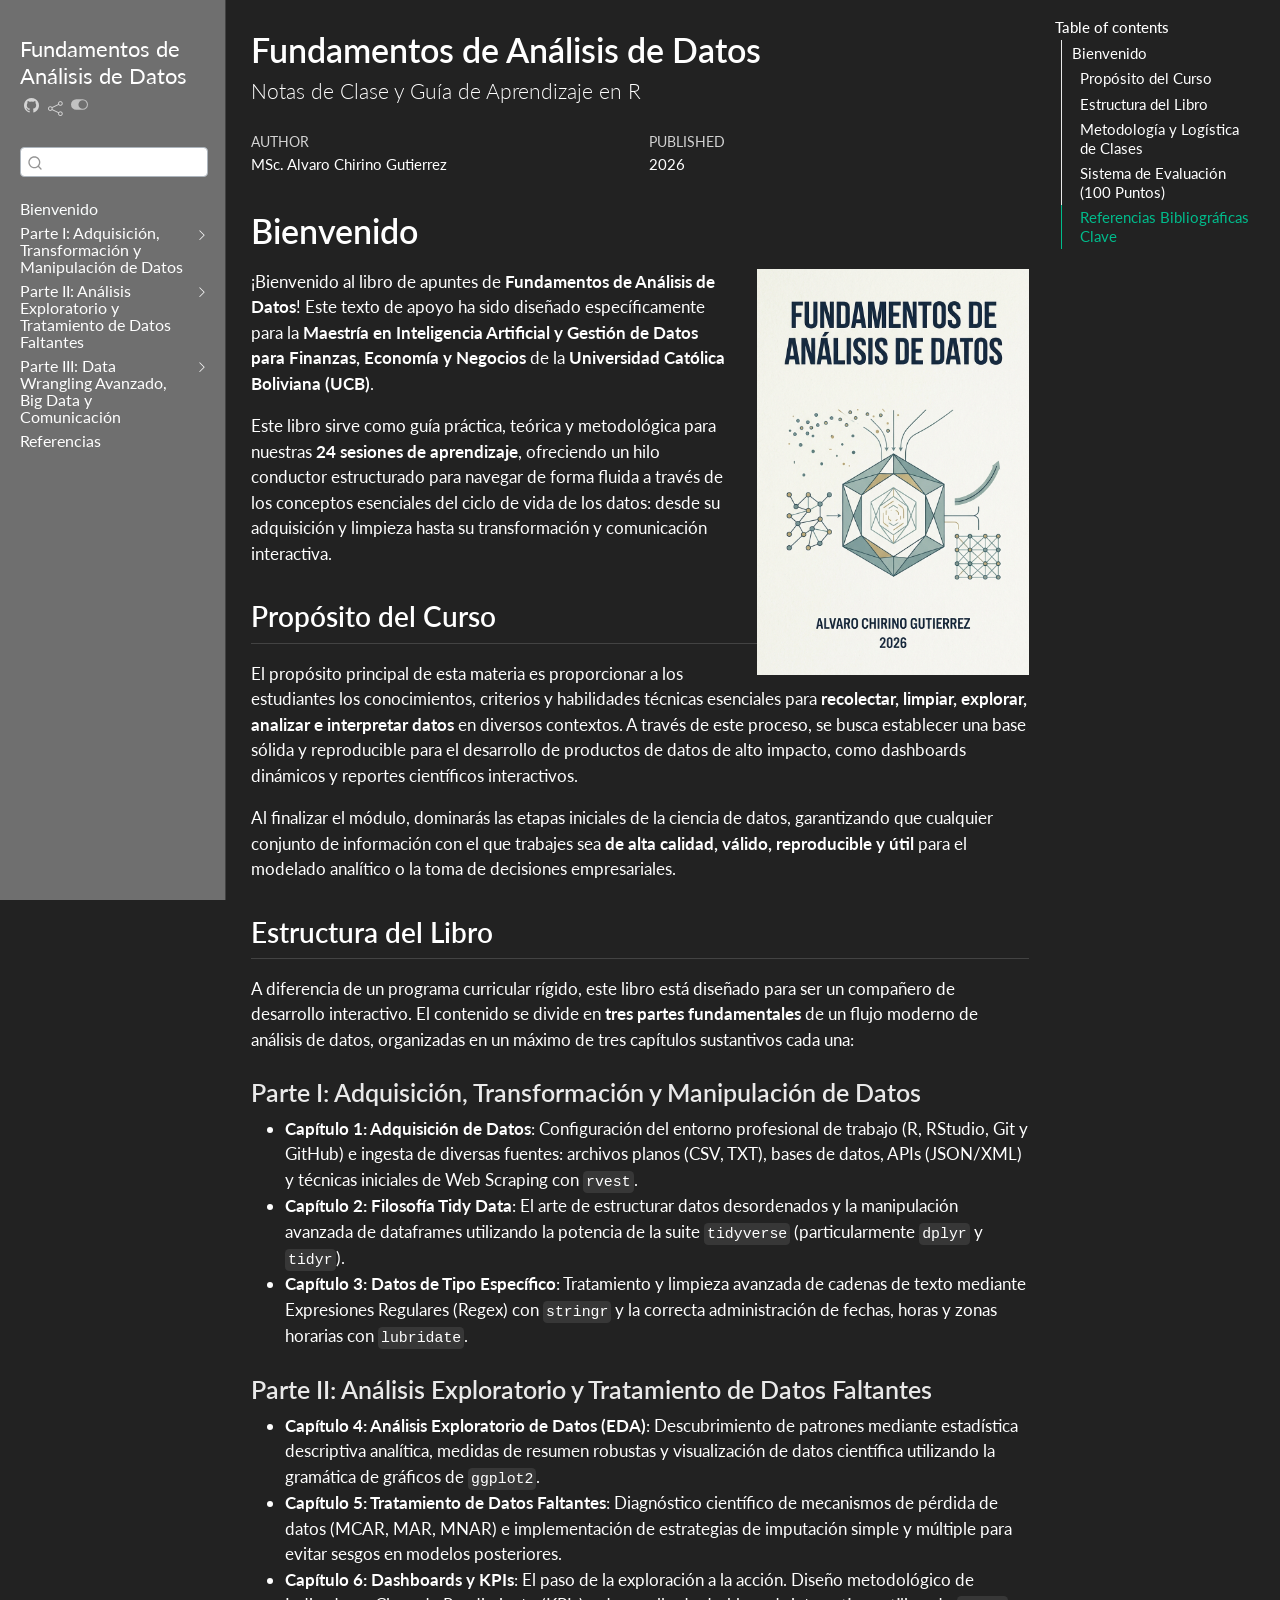
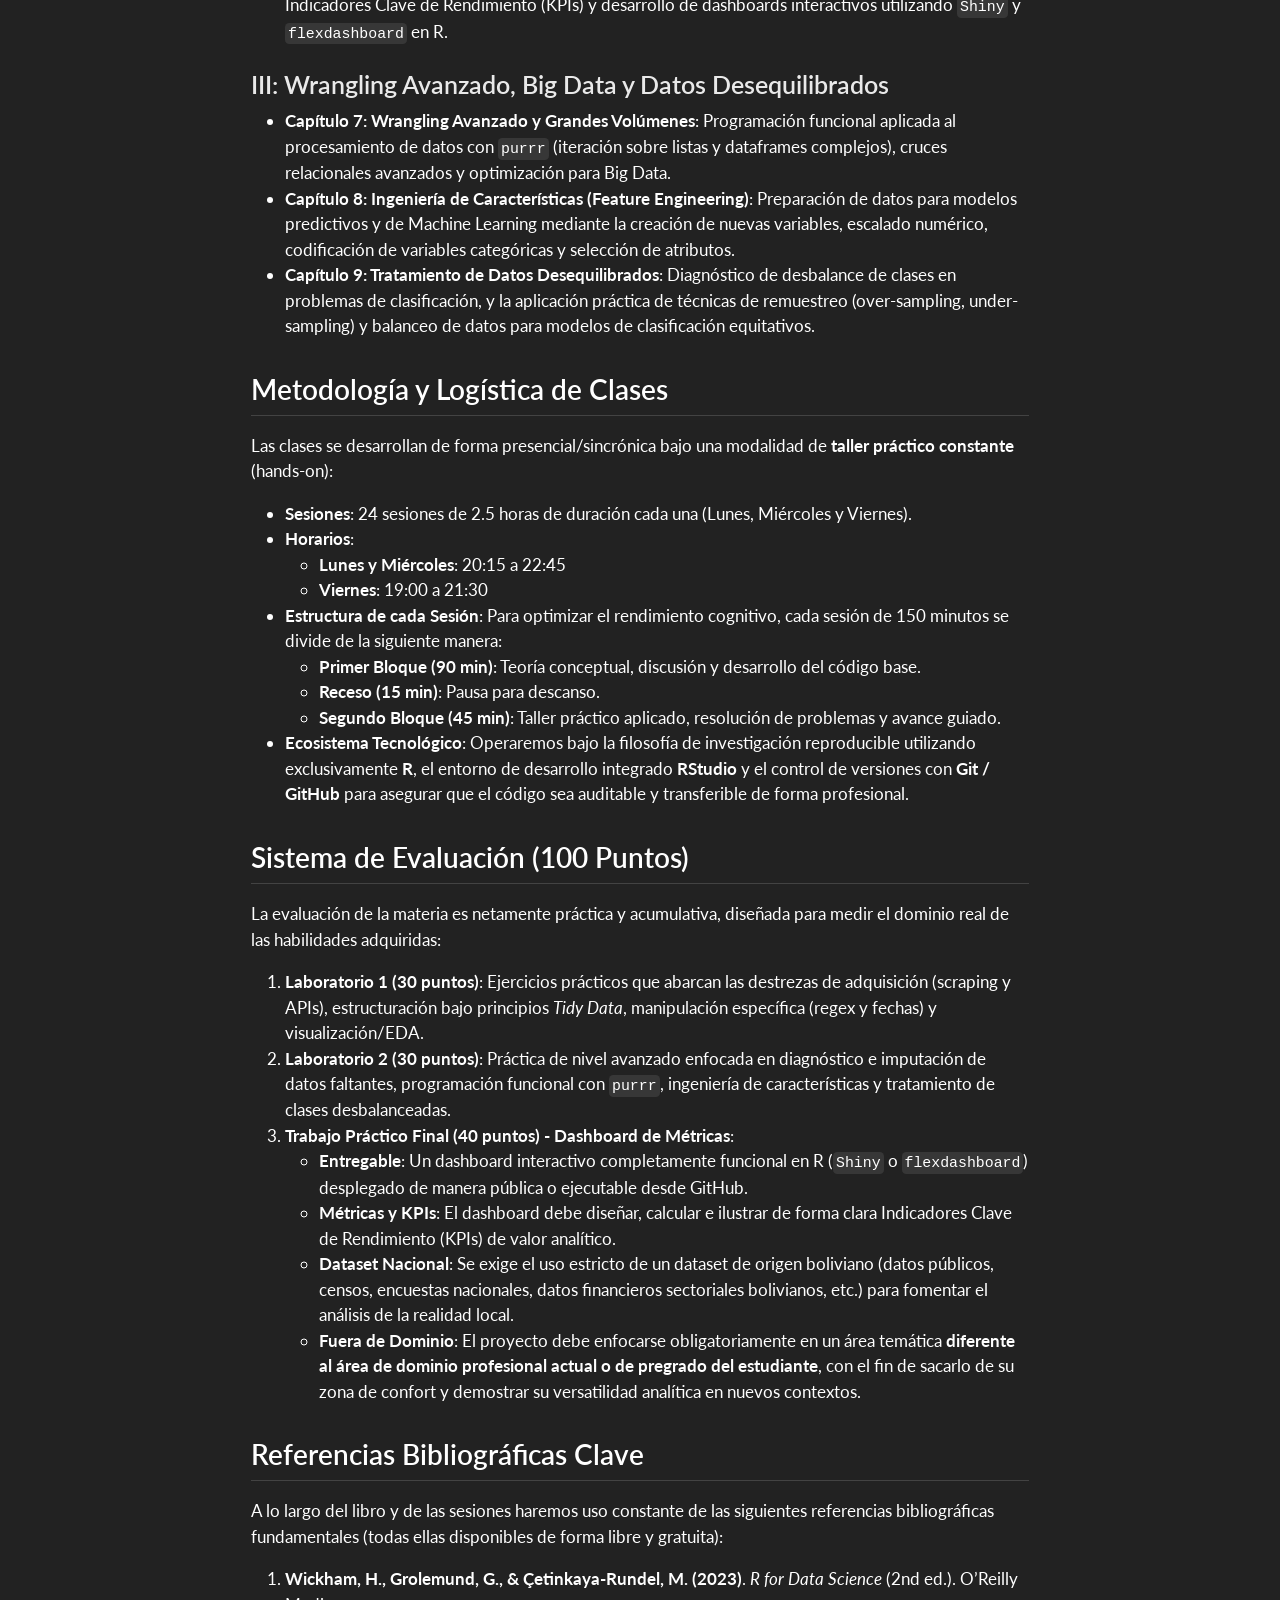
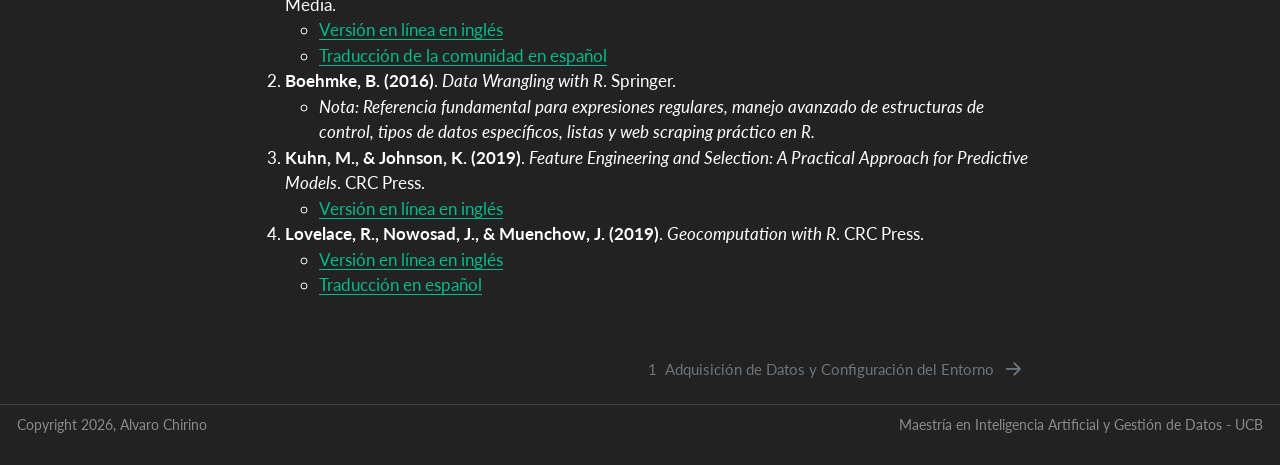
==== commit 6074b4e7: "rev0" ====
--- a/_book/index.html
+++ b/_book/index.html
@@ -2,7 +2,7 @@
 <html xmlns="http://www.w3.org/1999/xhtml" lang="en" xml:lang="en"><head>
 
 <meta charset="utf-8">
-<meta name="generator" content="quarto-1.9.38">
+<meta name="generator" content="quarto-1.10.18">
 
 <meta name="viewport" content="width=device-width, initial-scale=1.0, user-scalable=yes">
 
@@ -14,10 +14,13 @@
 /* Default styles provided by pandoc.
 ** See https://pandoc.org/MANUAL.html#variables-for-html for config info.
 */
-code{white-space: pre-wrap;}
 span.smallcaps{font-variant: small-caps;}
-div.columns{display: flex; gap: min(4vw, 1.5em);}
-div.column{flex: auto; overflow-x: auto;}
+div.columns{display: flex; gap: 1.5em;}
+div.column{flex: auto;}
+@media screen {
+div.columns{gap: min(4vw, 1.5em);}
+div.column{overflow-x: auto;}
+}
 div.hanging-indent{margin-left: 1.5em; text-indent: -1.5em;}
 ul.task-list{list-style: none;}
 ul.task-list li input[type="checkbox"] {
@@ -42,12 +45,12 @@
 <script src="site_libs/quarto-html/tippy.umd.min.js"></script>
 <script src="site_libs/quarto-html/anchor.min.js"></script>
 <link href="site_libs/quarto-html/tippy.css" rel="stylesheet">
-<link href="site_libs/quarto-html/quarto-syntax-highlighting-15634bcf2e68342d4ad2dfa704d543f6.css" rel="stylesheet" class="quarto-color-scheme" id="quarto-text-highlighting-styles">
-<link href="site_libs/quarto-html/quarto-syntax-highlighting-dark-0a6b7249c26820e032cb0bd839ff02b1.css" rel="stylesheet" class="quarto-color-scheme quarto-color-alternate" id="quarto-text-highlighting-styles">
+<link href="site_libs/quarto-html/quarto-syntax-highlighting-64a204ab8560d761af7679ceaba22944.css" rel="stylesheet" class="quarto-color-scheme" id="quarto-text-highlighting-styles">
+<link href="site_libs/quarto-html/quarto-syntax-highlighting-dark-b85bc7c33db8c58e0ec93c3465666fed.css" rel="stylesheet" class="quarto-color-scheme quarto-color-alternate" id="quarto-text-highlighting-styles">
 <script src="site_libs/bootstrap/bootstrap.min.js"></script>
 <link href="site_libs/bootstrap/bootstrap-icons.css" rel="stylesheet">
-<link href="site_libs/bootstrap/bootstrap-b2cbf88ee9ee288985b87b7430834320.min.css" rel="stylesheet" append-hash="true" class="quarto-color-scheme" id="quarto-bootstrap" data-mode="light">
-<link href="site_libs/bootstrap/bootstrap-dark-528989212f0d08e68774375b94c3ff31.min.css" rel="stylesheet" append-hash="true" class="quarto-color-scheme quarto-color-alternate" id="quarto-bootstrap" data-mode="dark">
+<link href="site_libs/bootstrap/bootstrap-2815bcb3ca37e3cb0e324e4adf17580a.min.css" rel="stylesheet" append-hash="true" class="quarto-color-scheme" id="quarto-bootstrap" data-mode="light">
+<link href="site_libs/bootstrap/bootstrap-dark-dbdc99282be6f8ab365cefe7450a57b3.min.css" rel="stylesheet" append-hash="true" class="quarto-color-scheme quarto-color-alternate" id="quarto-bootstrap" data-mode="dark">
 <script id="quarto-search-options" type="application/json">{
   "location": "sidebar",
   "copy-button": false,
@@ -348,6 +351,29 @@
  <span class="menu-text">Análisis Exploratorio de Datos: Medidas Estadísticas y Visualización</span></a>
   </div>
 </li>
+          <li class="sidebar-item">
+  <div class="sidebar-item-container"> 
+  <a href="./cap5-datos-faltantes.html" class="sidebar-item-text sidebar-link">
+ <span class="menu-text">Tratamiento de Datos Faltantes: Diagnóstico y Técnicas Iniciales</span></a>
+  </div>
+</li>
+      </ul>
+  </li>
+        <li class="sidebar-item sidebar-item-section">
+      <div class="sidebar-item-container"> 
+            <a class="sidebar-item-text sidebar-link text-start collapsed" data-bs-toggle="collapse" data-bs-target="#quarto-sidebar-section-3" role="navigation" aria-expanded="false">
+ <span class="menu-text">Parte III: Data Wrangling Avanzado, Big Data y Comunicación</span></a>
+          <a class="sidebar-item-toggle text-start collapsed" data-bs-toggle="collapse" data-bs-target="#quarto-sidebar-section-3" role="navigation" aria-expanded="false" aria-label="Toggle section">
+            <i class="bi bi-chevron-right ms-2"></i>
+          </a> 
+      </div>
+      <ul id="quarto-sidebar-section-3" class="collapse list-unstyled sidebar-section depth1 ">  
+          <li class="sidebar-item">
+  <div class="sidebar-item-container"> 
+  <a href="./cap6-wrangling-avanzado.html" class="sidebar-item-text sidebar-link">
+ <span class="menu-text">Data Wrangling Avanzado, Programación Funcional y Valores Atípicos</span></a>
+  </div>
+</li>
       </ul>
   </li>
         <li class="sidebar-item">
--- a/_book/site_libs/quarto-html/quarto-syntax-highlighting-64a204ab8560d761af7679ceaba22944.css
+++ b/_book/site_libs/quarto-html/quarto-syntax-highlighting-64a204ab8560d761af7679ceaba22944.css
@@ -0,0 +1,236 @@
+/* quarto syntax highlight colors */
+:root {
+  --quarto-hl-ot-color: #003B4F;
+  --quarto-hl-at-color: #657422;
+  --quarto-hl-ss-color: #20794D;
+  --quarto-hl-an-color: #5E5E5E;
+  --quarto-hl-fu-color: #4758AB;
+  --quarto-hl-st-color: #20794D;
+  --quarto-hl-cf-color: #003B4F;
+  --quarto-hl-op-color: #5E5E5E;
+  --quarto-hl-er-color: #AD0000;
+  --quarto-hl-bn-color: #AD0000;
+  --quarto-hl-al-color: #AD0000;
+  --quarto-hl-va-color: #111111;
+  --quarto-hl-bu-color: inherit;
+  --quarto-hl-ex-color: inherit;
+  --quarto-hl-pp-color: #AD0000;
+  --quarto-hl-in-color: #5E5E5E;
+  --quarto-hl-vs-color: #20794D;
+  --quarto-hl-wa-color: #5E5E5E;
+  --quarto-hl-do-color: #5E5E5E;
+  --quarto-hl-im-color: #00769E;
+  --quarto-hl-ch-color: #20794D;
+  --quarto-hl-dt-color: #AD0000;
+  --quarto-hl-fl-color: #AD0000;
+  --quarto-hl-co-color: #5E5E5E;
+  --quarto-hl-cv-color: #5E5E5E;
+  --quarto-hl-cn-color: #8f5902;
+  --quarto-hl-sc-color: #5E5E5E;
+  --quarto-hl-dv-color: #AD0000;
+  --quarto-hl-kw-color: #003B4F;
+}
+
+/* other quarto variables */
+:root {
+  --quarto-font-monospace: SFMono-Regular, Menlo, Monaco, Consolas, "Liberation Mono", "Courier New", monospace;
+}
+
+/* syntax highlight based on Pandoc's rules */
+pre > code.sourceCode > span {
+  color: #003B4F;
+}
+
+code.sourceCode > span {
+  color: #003B4F;
+}
+
+div.sourceCode,
+div.sourceCode pre.sourceCode {
+  color: #003B4F;
+}
+
+/* Normal */
+code span {
+  color: #003B4F;
+}
+
+/* Alert */
+code span.al {
+  color: #AD0000;
+  font-style: inherit;
+}
+
+/* Annotation */
+code span.an {
+  color: #5E5E5E;
+  font-style: inherit;
+}
+
+/* Attribute */
+code span.at {
+  color: #657422;
+  font-style: inherit;
+}
+
+/* BaseN */
+code span.bn {
+  color: #AD0000;
+  font-style: inherit;
+}
+
+/* BuiltIn */
+code span.bu {
+  font-style: inherit;
+}
+
+/* ControlFlow */
+code span.cf {
+  color: #003B4F;
+  font-weight: bold;
+  font-style: inherit;
+}
+
+/* Char */
+code span.ch {
+  color: #20794D;
+  font-style: inherit;
+}
+
+/* Constant */
+code span.cn {
+  color: #8f5902;
+  font-style: inherit;
+}
+
+/* Comment */
+code span.co {
+  color: #5E5E5E;
+  font-style: inherit;
+}
+
+/* CommentVar */
+code span.cv {
+  color: #5E5E5E;
+  font-style: italic;
+}
+
+/* Documentation */
+code span.do {
+  color: #5E5E5E;
+  font-style: italic;
+}
+
+/* DataType */
+code span.dt {
+  color: #AD0000;
+  font-style: inherit;
+}
+
+/* DecVal */
+code span.dv {
+  color: #AD0000;
+  font-style: inherit;
+}
+
+/* Error */
+code span.er {
+  color: #AD0000;
+  font-style: inherit;
+}
+
+/* Extension */
+code span.ex {
+  font-style: inherit;
+}
+
+/* Float */
+code span.fl {
+  color: #AD0000;
+  font-style: inherit;
+}
+
+/* Function */
+code span.fu {
+  color: #4758AB;
+  font-style: inherit;
+}
+
+/* Import */
+code span.im {
+  color: #00769E;
+  font-style: inherit;
+}
+
+/* Information */
+code span.in {
+  color: #5E5E5E;
+  font-style: inherit;
+}
+
+/* Keyword */
+code span.kw {
+  color: #003B4F;
+  font-weight: bold;
+  font-style: inherit;
+}
+
+/* Operator */
+code span.op {
+  color: #5E5E5E;
+  font-style: inherit;
+}
+
+/* Other */
+code span.ot {
+  color: #003B4F;
+  font-style: inherit;
+}
+
+/* Preprocessor */
+code span.pp {
+  color: #AD0000;
+  font-style: inherit;
+}
+
+/* SpecialChar */
+code span.sc {
+  color: #5E5E5E;
+  font-style: inherit;
+}
+
+/* SpecialString */
+code span.ss {
+  color: #20794D;
+  font-style: inherit;
+}
+
+/* String */
+code span.st {
+  color: #20794D;
+  font-style: inherit;
+}
+
+/* Variable */
+code span.va {
+  color: #111111;
+  font-style: inherit;
+}
+
+/* VerbatimString */
+code span.vs {
+  color: #20794D;
+  font-style: inherit;
+}
+
+/* Warning */
+code span.wa {
+  color: #5E5E5E;
+  font-style: italic;
+}
+
+.prevent-inlining {
+  content: "</";
+}
+
+/*# sourceMappingURL=9d8d5bb603a83b8298b89080a598c93b.css.map */
--- a/_book/site_libs/quarto-html/quarto-syntax-highlighting-dark-b85bc7c33db8c58e0ec93c3465666fed.css
+++ b/_book/site_libs/quarto-html/quarto-syntax-highlighting-dark-b85bc7c33db8c58e0ec93c3465666fed.css
@@ -0,0 +1,219 @@
+/* quarto syntax highlight colors */
+:root {
+  --quarto-hl-al-color: #f07178;
+  --quarto-hl-an-color: #d4d0ab;
+  --quarto-hl-at-color: #00e0e0;
+  --quarto-hl-bn-color: #d4d0ab;
+  --quarto-hl-bu-color: #abe338;
+  --quarto-hl-ch-color: #abe338;
+  --quarto-hl-co-color: #f8f8f2;
+  --quarto-hl-cv-color: #ffd700;
+  --quarto-hl-cn-color: #ffd700;
+  --quarto-hl-cf-color: #ffa07a;
+  --quarto-hl-dt-color: #ffa07a;
+  --quarto-hl-dv-color: #d4d0ab;
+  --quarto-hl-do-color: #f8f8f2;
+  --quarto-hl-er-color: #f07178;
+  --quarto-hl-ex-color: #00e0e0;
+  --quarto-hl-fl-color: #d4d0ab;
+  --quarto-hl-fu-color: #ffa07a;
+  --quarto-hl-im-color: #abe338;
+  --quarto-hl-in-color: #d4d0ab;
+  --quarto-hl-kw-color: #ffa07a;
+  --quarto-hl-op-color: #ffa07a;
+  --quarto-hl-ot-color: #00e0e0;
+  --quarto-hl-pp-color: #dcc6e0;
+  --quarto-hl-re-color: #00e0e0;
+  --quarto-hl-sc-color: #abe338;
+  --quarto-hl-ss-color: #abe338;
+  --quarto-hl-st-color: #abe338;
+  --quarto-hl-va-color: #00e0e0;
+  --quarto-hl-vs-color: #abe338;
+  --quarto-hl-wa-color: #dcc6e0;
+}
+
+/* other quarto variables */
+:root {
+  --quarto-font-monospace: SFMono-Regular, Menlo, Monaco, Consolas, "Liberation Mono", "Courier New", monospace;
+}
+
+/* syntax highlight based on Pandoc's rules */
+pre > code.sourceCode > span {
+  color: #f8f8f2;
+}
+
+code.sourceCode > span {
+  color: #f8f8f2;
+}
+
+div.sourceCode,
+div.sourceCode pre.sourceCode {
+  color: #f8f8f2;
+}
+
+/* Normal */
+code span {
+  color: #f8f8f2;
+}
+
+/* Alert */
+code span.al {
+  color: #f07178;
+}
+
+/* Annotation */
+code span.an {
+  color: #d4d0ab;
+}
+
+/* Attribute */
+code span.at {
+  color: #00e0e0;
+}
+
+/* BaseN */
+code span.bn {
+  color: #d4d0ab;
+}
+
+/* BuiltIn */
+code span.bu {
+  color: #abe338;
+}
+
+/* ControlFlow */
+code span.cf {
+  font-weight: bold;
+  color: #ffa07a;
+}
+
+/* Char */
+code span.ch {
+  color: #abe338;
+}
+
+/* Constant */
+code span.cn {
+  color: #ffd700;
+}
+
+/* Comment */
+code span.co {
+  font-style: italic;
+  color: #f8f8f2;
+}
+
+/* CommentVar */
+code span.cv {
+  color: #ffd700;
+}
+
+/* Documentation */
+code span.do {
+  color: #f8f8f2;
+}
+
+/* DataType */
+code span.dt {
+  color: #ffa07a;
+}
+
+/* DecVal */
+code span.dv {
+  color: #d4d0ab;
+}
+
+/* Error */
+code span.er {
+  color: #f07178;
+  text-decoration: underline;
+}
+
+/* Extension */
+code span.ex {
+  font-weight: bold;
+  color: #00e0e0;
+}
+
+/* Float */
+code span.fl {
+  color: #d4d0ab;
+}
+
+/* Function */
+code span.fu {
+  color: #ffa07a;
+}
+
+/* Import */
+code span.im {
+  color: #abe338;
+}
+
+/* Information */
+code span.in {
+  color: #d4d0ab;
+}
+
+/* Keyword */
+code span.kw {
+  font-weight: bold;
+  color: #ffa07a;
+}
+
+/* Operator */
+code span.op {
+  color: #ffa07a;
+}
+
+/* Other */
+code span.ot {
+  color: #00e0e0;
+}
+
+/* Preprocessor */
+code span.pp {
+  color: #dcc6e0;
+}
+
+/* RegionMarker */
+code span.re {
+  background-color: #f8f8f2;
+  color: #00e0e0;
+}
+
+/* SpecialChar */
+code span.sc {
+  color: #abe338;
+}
+
+/* SpecialString */
+code span.ss {
+  color: #abe338;
+}
+
+/* String */
+code span.st {
+  color: #abe338;
+}
+
+/* Variable */
+code span.va {
+  color: #00e0e0;
+}
+
+/* VerbatimString */
+code span.vs {
+  color: #abe338;
+}
+
+/* Warning */
+code span.wa {
+  color: #dcc6e0;
+}
+
+.prevent-inlining {
+  content: "</";
+}
+
+/*# sourceMappingURL=4ed8f1090dec6531da29ab00902aa718.css.map */
